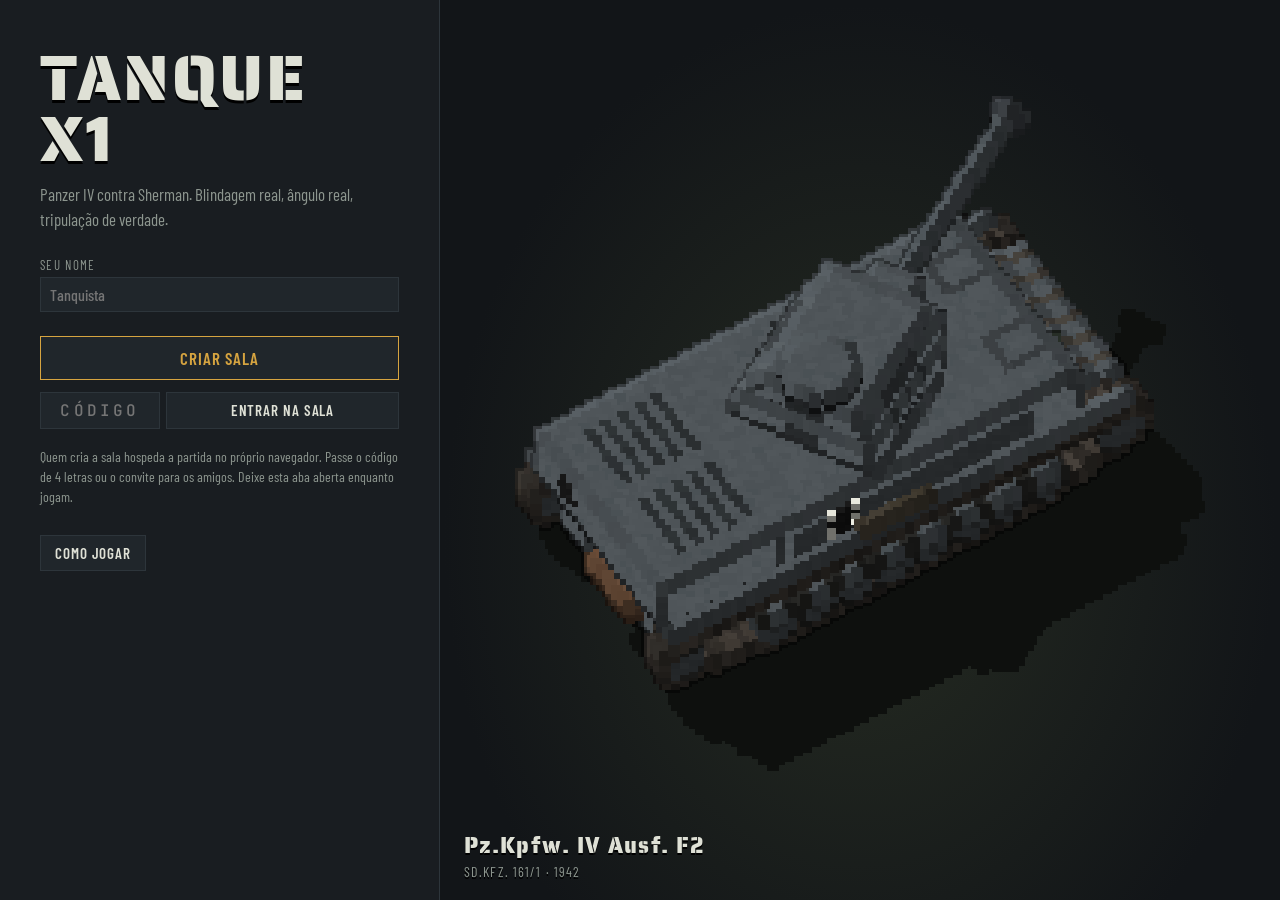
==== previa/index.html @ a52dc5c3 "Prévia: cenário destrutível em voxels de 10 cm (em /previa) Co-Authored-By: Claude Opus 5.5 (1M cont" ====
<!doctype html>
<html lang="pt-BR">
<head>
<meta charset="utf-8">
<meta name="viewport" content="width=device-width, initial-scale=1">
<title>Tanque X1</title>
<link rel="preconnect" href="https://fonts.googleapis.com">
<link rel="stylesheet" href="https://fonts.googleapis.com/css2?family=Saira+Stencil+One&family=Barlow+Condensed:wght@400;500;600;700&family=JetBrains+Mono:wght@400;600&display=swap">
<link rel="stylesheet" href="style.css">
</head>
<body>

<!-- ============================================================ menu -->
<section id="scr-menu" class="screen">
  <div class="menu">
    <div class="menu-left">
      <h1 class="logo">TANQUE X1</h1>
      <p class="tag">Panzer IV contra Sherman. Blindagem real, ângulo real, tripulação de verdade.</p>
      <div class="field"><label for="name">Seu nome</label><input id="name" maxlength="16" autocomplete="off" placeholder="Tanquista"></div>
      <button id="btnCreate" class="primary big">Criar sala</button>
      <div class="join"><input id="code" maxlength="4" placeholder="CÓDIGO" autocomplete="off"><button id="btnJoin">Entrar na sala</button></div>
      <p class="note">Quem cria a sala hospeda a partida no próprio navegador. Passe o código de 4 letras ou o convite para os amigos. Deixe esta aba aberta enquanto jogam.</p>
      <div class="row-btns"><button id="btnHelp">Como jogar</button></div>
    </div>
    <div class="menu-right"><canvas id="menuCanvas" aria-label="Tanque girando"></canvas><div class="menu-cap" id="menuCap"></div></div>
  </div>
</section>

<!-- ============================================================ sala -->
<section id="scr-room" class="screen" hidden>
  <header class="bar">
    <div><span class="kicker">Sala</span> <b id="roomCode" class="code"></b> <button id="btnCopy" class="small">Copiar convite</button></div>
    <div id="roomBusy" class="busy" hidden>Partida em andamento. Você entra na próxima.</div>
    <button id="btnLeave" class="small">Sair da sala</button>
  </header>
  <div class="room">
    <aside class="settings">
      <h2>Partida</h2>
      <div class="field"><label for="setMode">Modo</label><select id="setMode"><option value="dm">Mata-mata (uma vida)</option><option value="dom">Dominação (zona no meio)</option><option value="tdm">Mata-mata infinito (renasce)</option></select></div>
      <p class="note" id="modeNote"></p>
      <div class="field"><label for="setMap">Mapa</label><select id="setMap"><option value="kursk">Prokhorovka, Kursk (1943)</option><option value="normandia">Bocage da Normandia (1944)</option></select></div>
      <div class="field"><label for="setSeed">Semente do mapa</label><div class="inline"><input id="setSeed" type="number" min="1"><button id="btnSeed" class="small" title="Sortear outra">Sortear</button></div></div>
      <div class="field"><label for="setTime">Tempo máximo</label><select id="setTime"><option value="5">5 minutos</option><option value="10">10 minutos</option><option value="15">15 minutos</option></select></div>
      <div class="field" id="killsField"><label for="setKills">Abates para vencer</label><select id="setKills"><option>5</option><option>10</option><option>15</option><option>20</option></select></div>
      <p class="note" id="hostNote"></p>
    </aside>
    <div class="teams">
      <div class="team t0"><h2>Time A</h2><div class="tanks" id="team0"></div><div class="tbtns"><button data-add="0">+ Meu tanque aqui</button><button data-bot="0" class="hostonly">+ IA</button></div></div>
      <div class="team t1"><h2>Time B</h2><div class="tanks" id="team1"></div><div class="tbtns"><button data-add="1">+ Meu tanque aqui</button><button data-bot="1" class="hostonly">+ IA</button></div></div>
      <p class="note span2">Cada tanque leva um ou dois jogadores. Com dois, um fica na <b>motora</b> (dirige com W A S D) e o outro na <b>torre</b> (mira, atira e escolhe a munição). Sozinho, você faz as duas coisas.</p>
    </div>
    <aside class="players">
      <h2>Jogadores</h2>
      <div id="playerList"></div>
      <button id="btnReady" class="big">Estou pronto</button>
      <button id="btnStart" class="primary big hostonly">Começar partida</button>
      <p class="note" id="startNote"></p>
    </aside>
  </div>
</section>

<!-- ============================================================ tanque e munição -->
<section id="scr-load" class="screen" hidden>
  <header class="bar">
    <div><span class="kicker">Tanque e munição</span> <b id="loadTitle"></b></div>
    <button id="btnLoadBack" class="primary small">Salvar e voltar para a sala</button>
  </header>
  <div class="load">
    <div class="pickcol">
      <div class="tankpick" id="tankPick"></div>
      <div class="preview"><canvas id="prevCanvas" aria-label="Prévia do tanque"></canvas>
        <div class="seg" id="prevSeg"><button data-pv="ext" aria-pressed="true">Por fora</button><button data-pv="cut" aria-pressed="false">Por dentro</button></div>
        <div class="legend" id="prevLegend" hidden></div></div>
    </div>
    <div class="infocol">
      <div id="tankStats" class="stats"></div>
      <h2>Munição</h2>
      <p class="note">Escolha quantos tiros de cada tipo levar. Racks vazios não explodem, então levar menos munição é mais seguro.</p>
      <div id="ammoRows"></div>
      <div class="ammo-foot"><div id="ammoTotal" class="total"></div><div class="row-btns"><button id="ammoDef" class="small">Padrão</button><button id="ammoMax" class="small">Encher com perfurante</button><button id="ammoHalf" class="small">Meia carga</button></div></div>
      <details class="ficha"><summary>Ficha técnica</summary><div id="fichaBody"></div></details>
    </div>
  </div>
</section>

<!-- ============================================================ partida -->
<section id="scr-game" class="screen game" hidden>
  <canvas id="gameCanvas"></canvas>
  <div class="hud top"><div id="hudMode" class="hmode"></div><div id="hudTime" class="htime">10:00</div><div id="hudScore" class="hscore"></div>
    <div id="zoneBar" class="zone" hidden><i></i><span></span></div></div>
  <canvas id="minimap" width="200" height="200"></canvas>
  <div id="feed" class="feed"></div>
  <div class="hud left">
    <div id="hudTank" class="htank"></div>
    <div class="lbl">Tripulação</div><div id="crew" class="crew"></div>
    <div class="lbl">Módulos</div><div id="mods" class="mods"></div>
  </div>
  <div class="hud bottom">
    <div id="ammo" class="ammobar"></div>
    <div id="reload" class="reload"><i></i><span></span></div>
    <div id="speed" class="speed"></div>
    <div id="repair" class="repair" hidden><div class="pbar"><i></i></div><span></span></div>
  </div>
  <div id="analysis" class="analysis" hidden></div>
  <div id="centerMsg" class="center" hidden></div>
  <div id="deadBox" class="deadbox" hidden></div>
  <div class="hint">W A S D dirige · mouse gira a torre · clique atira · botão direito leva a câmera · 1–5 munição · R conserta e apaga fogo · roda zoom · Esc menu</div>
  <div id="pause" class="overlay" hidden><div class="panel">
    <h2>Pausa</h2><p class="note">A partida continua rodando para os outros.</p>
    <button id="btnResume" class="primary big">Continuar</button>
    <div class="field"><label for="vol">Volume</label><input id="vol" type="range" min="0" max="1" step="0.05"></div>
    <button id="btnQuit" class="big">Sair da partida</button>
  </div></div>
</section>

<!-- ============================================================ placar -->
<section id="scr-score" class="screen" hidden>
  <div class="score">
    <h1 id="scoreTitle" class="result"></h1>
    <p id="scoreSub" class="tag"></p>
    <div class="tw"><table id="scoreTable"></table></div>
    <div class="row-btns center"><button id="btnScoreRoom" class="primary big">Voltar para a sala</button><button id="btnScoreMenu" class="big">Sair para o menu</button></div>
  </div>
</section>

<!-- ============================================================ como jogar -->
<section id="scr-help" class="screen" hidden>
  <div class="help">
    <h1 class="logo small">Como jogar</h1>
    <div class="helpgrid">
      <div>
        <h2>Controles</h2>
        <table>
          <tr><td>Dirigir</td><td><kbd>W</kbd> <kbd>A</kbd> <kbd>S</kbd> <kbd>D</kbd></td></tr>
          <tr><td>Girar a torre</td><td>Mouse (a torre vai até onde o mouse está, na velocidade real dela)</td></tr>
          <tr><td>Atirar</td><td>Botão esquerdo</td></tr>
          <tr><td>Mirar longe</td><td>Segure o botão direito: a câmera vai até o mouse</td></tr>
          <tr><td>Trocar munição</td><td><kbd>1</kbd> a <kbd>5</kbd> (troca o tiro carregado se ainda houver do novo tipo)</td></tr>
          <tr><td>Consertar e apagar fogo</td><td><kbd>R</kbd> (consertar exige o tanque parado)</td></tr>
          <tr><td>Zoom</td><td>Roda do mouse. Bem de perto você vê a tripulação e os módulos do seu tanque</td></tr>
          <tr><td>Câmera de aliado</td><td><kbd>Espaço</kbd> depois de ser destruído</td></tr>
          <tr><td>Menu</td><td><kbd>Esc</kbd></td></tr>
        </table>
        <h2>Dois no mesmo tanque</h2>
        <p>Na sala, um entra na <b>motora</b> e o outro na <b>torre</b>. O motorista dirige; o artilheiro mira, atira e escolhe a munição. Qualquer um conserta.</p>
      </div>
      <div>
        <h2>Blindagem e tiro</h2>
        <p>O tiro penetra quando a penetração da munição naquela distância passa a blindagem efetiva da placa: espessura dividida pelo cosseno do ângulo. Deixar o tanque de lado em relação ao inimigo funciona de verdade, mas não exagere, porque a lateral é fina.</p>
        <p>Passe o mouse sobre o inimigo: a caixa mostra a placa, o ângulo, a blindagem efetiva e se a sua munição atual penetra ali.</p>
        <p>O projétil tem velocidade real e cai com a distância. A torre leva tempo para girar: o círculo pequeno mostra para onde o canhão aponta agora.</p>
        <h2>Dano</h2>
        <p>Depois de penetrar, o projétil e os estilhaços atravessam o tanque e acertam o que estiver no caminho. Munição atingida pode explodir e mandar a torre longe. Combustível pega fogo. Esteira quebrada faz o tanque só girar. Quando um tripulante morre, outro assume o posto depois de alguns segundos. Sem tripulação, o tanque morre e vira destroço que serve de cobertura.</p>
        <p>Você só vê o inimigo quando ele está na linha de visão. Árvores e casas escondem; o comandante enxerga mais longe. Quem atira se revela por alguns segundos.</p>
      </div>
    </div>
    <div class="row-btns center"><button id="btnHelpBack" class="primary big">Voltar</button></div>
  </div>
</section>

<div id="loading" class="overlay" hidden><div class="panel"><h2>Montando o campo de batalha…</h2></div></div>
<div id="conn" class="overlay" hidden><div class="panel"><h2>A conexão com a sala caiu</h2><p class="note">Quem hospeda fechou a aba, saiu da sala ou a internet oscilou. Peça o código de novo e entre outra vez.</p><button id="btnReconnect" class="primary big">Voltar ao menu</button></div></div>
<div id="toast" class="toast" hidden></div>

<script src="vendor/peerjs.min.js"></script>
<script src="shared/sim.js"></script>
<script src="shared/map.js"></script>
<script src="render.js"></script>
<script src="audio.js"></script>
<script src="game.js"></script>
<script src="ui.js"></script>
</body>
</html>
---- previa/style.css ----
/* Visual de ficha de oficina militar, o mesmo do Banco de Provas: fundo escuro, latão e estêncil. */
:root{
  --bg:#121518; --panel:#191d21; --panel2:#20262b; --line:#2d353b; --fg:#dfe1d6; --mute:#8d968f;
  --brass:#d6a440; --good:#79c27c; --warn:#e8b64a; --bad:#e5583f; --steel:#9fb0bb; --t0:#d6a440; --t1:#6fa8dc;
  --f-disp:'Saira Stencil One', Impact, 'Arial Narrow', sans-serif;
  --f-body:'Barlow Condensed', 'Arial Narrow', system-ui, sans-serif;
  --f-mono:'JetBrains Mono', ui-monospace, Menlo, Consolas, monospace;
  color-scheme:dark;
}
*{box-sizing:border-box}
html,body{height:100%;margin:0}
[hidden]{display:none!important}
body{background:var(--bg);color:var(--fg);font-family:var(--f-body);font-size:16px;overflow:hidden}
button{font:600 15px var(--f-body);letter-spacing:.06em;text-transform:uppercase;background:var(--panel2);color:var(--fg);border:1px solid var(--line);padding:8px 14px;cursor:pointer}
button:hover{border-color:var(--brass)}
button:disabled{opacity:.45;cursor:not-allowed}
button.primary{border-color:var(--brass);color:var(--brass)}
button.primary:hover{background:var(--brass);color:#16130b}
button.big{padding:11px 18px;font-size:17px;width:100%}
button.small{padding:4px 10px;font-size:13px}
button:focus-visible,select:focus-visible,input:focus-visible{outline:2px solid var(--brass);outline-offset:2px}
input,select{background:var(--panel2);color:var(--fg);border:1px solid var(--line);font:500 16px var(--f-body);padding:7px 9px;width:100%}
input[type=range]{accent-color:var(--brass);padding:0}
h1,h2,h3{margin:0}
h2{font-family:var(--f-disp);font-weight:400;font-size:19px;letter-spacing:.05em;color:var(--brass);margin:4px 0 10px}
h3{font-size:14px;letter-spacing:.12em;text-transform:uppercase;color:var(--mute);margin:18px 0 8px;font-weight:600}
p{line-height:1.5;color:#c9ccc1}
.note{font-size:14px;color:var(--mute);line-height:1.45;margin:6px 0}
kbd{font-family:var(--f-mono);font-size:12px;border:1px solid var(--line);border-bottom-width:2px;padding:0 5px;color:var(--fg);background:#1b2024}
.screen{position:fixed;inset:0;overflow:auto}
.field{display:flex;flex-direction:column;gap:4px;margin-bottom:12px}
.field label,.lbl{font-size:13px;letter-spacing:.1em;text-transform:uppercase;color:var(--mute)}
.inline{display:flex;gap:6px}
.row-btns{display:flex;gap:8px;flex-wrap:wrap;margin-top:10px}
.row-btns.center{justify-content:center;margin-top:28px}
.row-btns.center button{width:auto;min-width:220px}
.kicker{font-size:13px;letter-spacing:.14em;text-transform:uppercase;color:var(--mute)}
table{border-collapse:collapse;width:100%;font-size:15px}
th,td{text-align:left;padding:6px 8px;border-bottom:1px solid var(--line);vertical-align:top}
th{font-size:12px;letter-spacing:.1em;text-transform:uppercase;color:var(--mute);font-weight:600}
td.n,th.n{font-family:var(--f-mono);font-variant-numeric:tabular-nums;text-align:right;white-space:nowrap}
.tw{overflow-x:auto}

/* ---- menu */
.menu{display:grid;grid-template-columns:minmax(320px,440px) 1fr;min-height:100%}
.menu-left{padding:48px 40px 32px;border-right:1px solid var(--line);background:var(--panel);display:flex;flex-direction:column;gap:12px}
.menu-right{position:relative;min-height:320px;background:radial-gradient(ellipse at 50% 60%,#262c22 0,#121518 70%)}
#menuCanvas{position:absolute;inset:0;width:100%;height:100%}
.menu-cap{position:absolute;left:24px;bottom:20px;font-family:var(--f-disp);font-size:22px;letter-spacing:.05em;text-shadow:0 2px 0 #000}
.menu-cap small{display:block;font-family:var(--f-body);font-size:14px;color:var(--mute);letter-spacing:.08em;text-transform:uppercase}
.logo{font-family:var(--f-disp);font-weight:400;font-size:64px;line-height:.95;letter-spacing:.04em;color:var(--fg);text-shadow:0 3px 0 #000}
.logo.small{font-size:40px;margin-bottom:12px}
.tag{color:var(--mute);font-size:17px;margin:0 0 12px}
.join{display:flex;gap:6px}
.join input{width:120px;text-transform:uppercase;font-family:var(--f-mono);letter-spacing:.2em;text-align:center}
.join button{flex:1}
.roomlist{display:flex;flex-direction:column;gap:6px;max-height:260px;overflow:auto}
.roomlist .r{display:flex;justify-content:space-between;align-items:center;gap:8px;background:var(--panel2);border-left:3px solid var(--brass);padding:7px 10px}
.roomlist .r b{font-family:var(--f-mono);letter-spacing:.15em}
.roomlist .r span{color:var(--mute);font-size:14px}

/* ---- sala */
.bar{position:sticky;top:0;z-index:2;display:flex;align-items:center;justify-content:space-between;gap:12px;padding:12px 24px;background:var(--panel);border-bottom:1px solid var(--line)}
.code{font-family:var(--f-mono);font-size:24px;letter-spacing:.25em;color:var(--brass);margin:0 8px}
.busy{color:var(--warn);font-size:15px}
.room{display:grid;grid-template-columns:270px minmax(0,1fr) 260px;gap:0;min-height:calc(100% - 60px)}
.settings,.players{padding:20px;background:var(--panel)}
.settings{border-right:1px solid var(--line)}
.players{border-left:1px solid var(--line);display:flex;flex-direction:column;gap:8px}
.teams{display:grid;grid-template-columns:1fr 1fr;gap:18px;padding:20px;align-content:start}
.span2{grid-column:1/-1}
.team h2{border-bottom:2px solid currentColor;padding-bottom:6px}
.team.t0 h2{color:var(--t0)} .team.t1 h2{color:var(--t1)}
.tanks{display:flex;flex-direction:column;gap:10px;min-height:60px}
.tcard{background:var(--panel);border:1px solid var(--line);border-left:4px solid var(--line);padding:10px 12px}
.t0 .tcard{border-left-color:var(--t0)} .t1 .tcard{border-left-color:var(--t1)}
.tcard .tt{display:flex;justify-content:space-between;align-items:baseline;gap:8px}
.tcard .tt b{font-family:var(--f-disp);font-weight:400;font-size:18px;letter-spacing:.04em}
.tcard .tt span{color:var(--mute);font-size:13px;letter-spacing:.08em;text-transform:uppercase}
.seats{display:grid;grid-template-columns:1fr 1fr;gap:6px;margin:8px 0}
.seat{background:var(--panel2);padding:6px 8px;font-size:15px}
.seat small{display:block;font-size:11px;letter-spacing:.12em;text-transform:uppercase;color:var(--mute)}
.seat.me{outline:1px solid var(--brass)}
.seat button{margin-top:4px;width:100%}
.tcard .acts{display:flex;gap:6px;flex-wrap:wrap}
.tcard .acts button{flex:1}
.tcard .ammoline{font-family:var(--f-mono);font-size:12px;color:var(--mute);margin-top:6px}
.tbtns{display:flex;gap:6px;margin-top:10px}
.tbtns button{flex:1}
.plist{display:flex;justify-content:space-between;background:var(--panel2);padding:6px 9px;font-size:15px}
.plist .ok{color:var(--good)} .plist .wait{color:var(--mute)}
.plist .host{color:var(--brass);font-size:12px;letter-spacing:.1em;text-transform:uppercase;margin-left:6px}
body:not(.is-host) .hostonly{display:none}

/* ---- tanque e munição */
.load{display:grid;grid-template-columns:minmax(0,1.1fr) minmax(360px,1fr);min-height:calc(100% - 60px)}
.pickcol{display:flex;flex-direction:column;border-right:1px solid var(--line)}
.tankpick{display:grid;grid-template-columns:1fr 1fr;gap:0;border-bottom:1px solid var(--line)}
.tankpick button{border:0;border-right:1px solid var(--line);padding:14px;text-align:left;text-transform:none;letter-spacing:0;background:var(--panel)}
.tankpick button:last-child{border-right:0}
.tankpick button b{display:block;font-family:var(--f-disp);font-weight:400;font-size:22px;letter-spacing:.04em}
.tankpick button span{color:var(--mute);font-size:14px;letter-spacing:.08em;text-transform:uppercase}
.tankpick button[aria-pressed="true"]{background:var(--panel2);box-shadow:inset 0 -3px 0 var(--brass)}
.preview{position:relative;flex:1;min-height:340px;background:radial-gradient(ellipse at 50% 55%,#262c22 0,#121518 75%)}
#prevCanvas{position:absolute;inset:0;width:100%;height:100%}
.seg{position:absolute;top:12px;right:12px;display:flex;border:1px solid var(--line)}
.seg button{border:0;border-right:1px solid var(--line);padding:6px 12px;font-size:13px}
.seg button:last-child{border-right:0}
.seg button[aria-pressed="true"]{background:var(--brass);color:#16130b}
.legend{position:absolute;left:12px;bottom:12px;display:flex;flex-wrap:wrap;gap:4px 12px;font-size:13px;color:var(--mute);max-width:90%}
.legend span{display:inline-flex;align-items:center;gap:5px}
.legend i{width:11px;height:11px;display:inline-block}
.infocol{padding:20px 24px;overflow:auto;background:var(--panel)}
.stats{display:grid;grid-template-columns:repeat(3,1fr);gap:8px;margin-bottom:18px}
.stats div{background:var(--panel2);padding:8px 10px}
.stats small{display:block;font-size:11px;letter-spacing:.12em;text-transform:uppercase;color:var(--mute)}
.stats b{font-family:var(--f-mono);font-weight:600;font-size:16px}
.arow{display:grid;grid-template-columns:minmax(0,1fr) 150px;gap:10px;align-items:center;background:var(--panel2);padding:10px 12px;margin-bottom:8px;border-left:3px solid var(--line)}
.arow.AP,.arow.APCBC{border-left-color:#c9ccc1} .arow.APCR{border-left-color:#9fb0bb} .arow.HEAT{border-left-color:#e8b64a} .arow.HE{border-left-color:#e5583f}
.arow b{font-size:17px}
.arow .ty{font-family:var(--f-mono);font-size:12px;color:var(--brass);margin-left:6px}
.arow .pen{font-family:var(--f-mono);font-size:12.5px;color:var(--mute);margin-top:2px}
.arow .d{font-size:14px;color:var(--mute)}
.arow .cnt{display:flex;align-items:center;gap:6px}
.arow .cnt input{text-align:center;font-family:var(--f-mono)}
.arow .cnt button{padding:4px 9px}
.ammo-foot{display:flex;justify-content:space-between;align-items:center;flex-wrap:wrap;gap:8px}
.total{font-family:var(--f-mono);font-size:15px}
.total.full{color:var(--good)}
.ficha{margin-top:18px;border-top:1px solid var(--line);padding-top:10px}
.ficha summary{cursor:pointer;font-family:var(--f-disp);font-size:18px;color:var(--brass);letter-spacing:.05em}

/* ---- partida */
.game{overflow:hidden;background:#0d1012}
#gameCanvas{position:absolute;inset:0;width:100%;height:100%;cursor:none}
.hud{position:absolute;pointer-events:none;text-shadow:0 1px 0 #000}
.hud.top{top:10px;left:50%;transform:translateX(-50%);display:flex;flex-direction:column;align-items:center;gap:2px}
.hmode{font-size:13px;letter-spacing:.14em;text-transform:uppercase;color:var(--mute)}
.htime{font-family:var(--f-mono);font-size:26px;font-weight:600}
.hscore{font-size:17px}
.hscore b{font-family:var(--f-mono);font-size:19px}
.hscore .t0{color:var(--t0)} .hscore .t1{color:var(--t1)}
.hscore small{color:var(--mute);font-size:13px}
.zone{position:relative;width:260px;height:18px;background:rgba(0,0,0,.55);border:1px solid var(--line);margin-top:4px}
.zone i{position:absolute;top:0;bottom:0}
.zone span{position:absolute;inset:0;text-align:center;font-size:12px;line-height:16px;letter-spacing:.1em;text-transform:uppercase}
#minimap{position:absolute;top:10px;right:10px;width:200px;height:200px;border:1px solid var(--line);background:#000;image-rendering:pixelated;pointer-events:none}
.feed{position:absolute;top:220px;right:10px;width:330px;display:flex;flex-direction:column;gap:4px;pointer-events:none}
.feed .f{background:rgba(12,14,16,.82);border-left:3px solid var(--mute);padding:5px 9px;font-size:15px;transition:opacity 2.5s}
.feed .f.pen{border-left-color:var(--bad)} .feed .f.ric{border-left-color:var(--warn)} .feed .f.non{border-left-color:var(--good)}
.feed .f.bad{border-left-color:var(--bad);color:#ffb3a3} .feed .f.kill{border-left-color:var(--brass);color:var(--brass)}
.feed .f.old{opacity:0}
.hud.left{left:10px;bottom:10px;width:250px;background:rgba(12,14,16,.78);border:1px solid var(--line);padding:8px 10px;display:flex;flex-direction:column;gap:4px}
.htank{font-family:var(--f-disp);font-size:16px;letter-spacing:.04em;color:var(--brass)}
.crew{display:grid;grid-template-columns:1fr 1fr;gap:3px}
.crew div,.mods div{display:flex;justify-content:space-between;gap:6px;font-size:13.5px;padding:2px 6px;background:rgba(32,38,43,.9);border-left:3px solid var(--good)}
.crew div span:first-child{color:var(--mute)}
.crew div.dead{border-left-color:var(--bad);color:var(--mute);text-decoration:line-through}
.crew div.mv{border-left-color:var(--warn)}
.mods{display:grid;grid-template-columns:1fr 1fr;gap:3px}
.mods div{align-items:center}
.mods div.dmg{border-left-color:var(--warn)} .mods div.dead{border-left-color:var(--bad);color:#ffb3a3}
.hbar{width:38px;height:5px;background:#0c0e10;flex:none;position:relative;display:inline-block}
.hbar i{position:absolute;inset:0 auto 0 0;background:var(--good)}
.mods div.dmg .hbar i{background:var(--warn)} .mods div.dead .hbar i{background:var(--bad)}
.hud.bottom{left:50%;bottom:10px;transform:translateX(-50%);display:flex;flex-direction:column;align-items:center;gap:6px}
.ammobar{display:flex;gap:4px}
.am{display:flex;align-items:center;gap:6px;background:rgba(12,14,16,.82);border:1px solid var(--line);padding:5px 10px;font-size:15px}
.am b{letter-spacing:.06em}
.am span{font-family:var(--f-mono);font-weight:600}
.am.sel{border-color:var(--brass)}
.am.ld b{color:var(--brass)}
.am.out{opacity:.4}
.reload{position:relative;width:340px;height:20px;background:rgba(12,14,16,.82);border:1px solid var(--line)}
.reload i{position:absolute;inset:0 auto 0 0;background:rgba(214,164,64,.45)}
.reload span{position:absolute;inset:0;text-align:center;font-size:13px;line-height:18px;letter-spacing:.06em}
.speed{font-family:var(--f-mono);font-size:14px;color:var(--mute)}
.repair{display:flex;flex-direction:column;align-items:center;gap:3px;color:var(--warn);font-size:15px}
.pbar{width:200px;height:6px;background:#0c0e10}
.pbar i{display:block;height:100%;width:0;background:var(--brass)}
.analysis{position:absolute;pointer-events:none;font:13px/1.5 var(--f-mono);background:rgba(10,12,14,.9);border:1px solid var(--line);padding:7px 10px;max-width:360px}
.analysis b{color:var(--fg)} .analysis .bad{color:var(--bad);font-weight:600} .analysis .good{color:var(--good);font-weight:600}
.center{position:absolute;top:32%;left:50%;transform:translateX(-50%);font-family:var(--f-disp);font-size:44px;letter-spacing:.05em;color:var(--bad);text-shadow:0 3px 0 #000;pointer-events:none;text-align:center}
.deadbox{position:absolute;top:44%;left:50%;transform:translateX(-50%);font-size:20px;background:rgba(12,14,16,.8);padding:8px 16px;border:1px solid var(--line);pointer-events:none}
.hint{position:absolute;left:50%;bottom:118px;transform:translateX(-50%);font-size:13px;color:rgba(223,225,214,.55);pointer-events:none;white-space:nowrap}
.overlay{position:fixed;inset:0;z-index:20;background:rgba(8,10,12,.72);display:flex;align-items:center;justify-content:center}
.panel{background:var(--panel);border:1px solid var(--line);padding:22px 26px;width:min(380px,92vw);display:flex;flex-direction:column;gap:10px}
.toast{position:fixed;left:50%;bottom:24px;transform:translateX(-50%);z-index:30;background:#2a1714;border:1px solid var(--bad);color:#ffd2c8;padding:10px 16px;font-size:16px;max-width:90vw}
.toast.ok{background:#16231a;border-color:var(--good);color:#cfe9cf}

/* ---- placar e ajuda */
.score,.help{max-width:1080px;margin:0 auto;padding:40px 24px}
.result{font-family:var(--f-disp);font-weight:400;font-size:64px;letter-spacing:.05em;text-shadow:0 3px 0 #000}
.result.win{color:var(--good)} .result.lose{color:var(--bad)} .result.draw{color:var(--brass)}
#scoreTable tr.t0 td:first-child{border-left:4px solid var(--t0)} #scoreTable tr.t1 td:first-child{border-left:4px solid var(--t1)}
#scoreTable tr.mine td{background:rgba(214,164,64,.08)}
.helpgrid{display:grid;grid-template-columns:1fr 1fr;gap:32px}
.help td:first-child{color:var(--mute);white-space:nowrap}

@media (max-width:1100px){
  .room{grid-template-columns:1fr}
  .settings,.players{border:0;border-bottom:1px solid var(--line)}
  .load{grid-template-columns:1fr}
  .menu{grid-template-columns:1fr}
  .menu-right{min-height:260px}
  .helpgrid{grid-template-columns:1fr}
}
@media (max-width:640px){
  .teams{grid-template-columns:1fr}
  .logo{font-size:46px}
  .menu-left{padding:28px 16px}
  .bar{padding:10px 16px;flex-wrap:wrap}
  .stats{grid-template-columns:1fr 1fr}
}
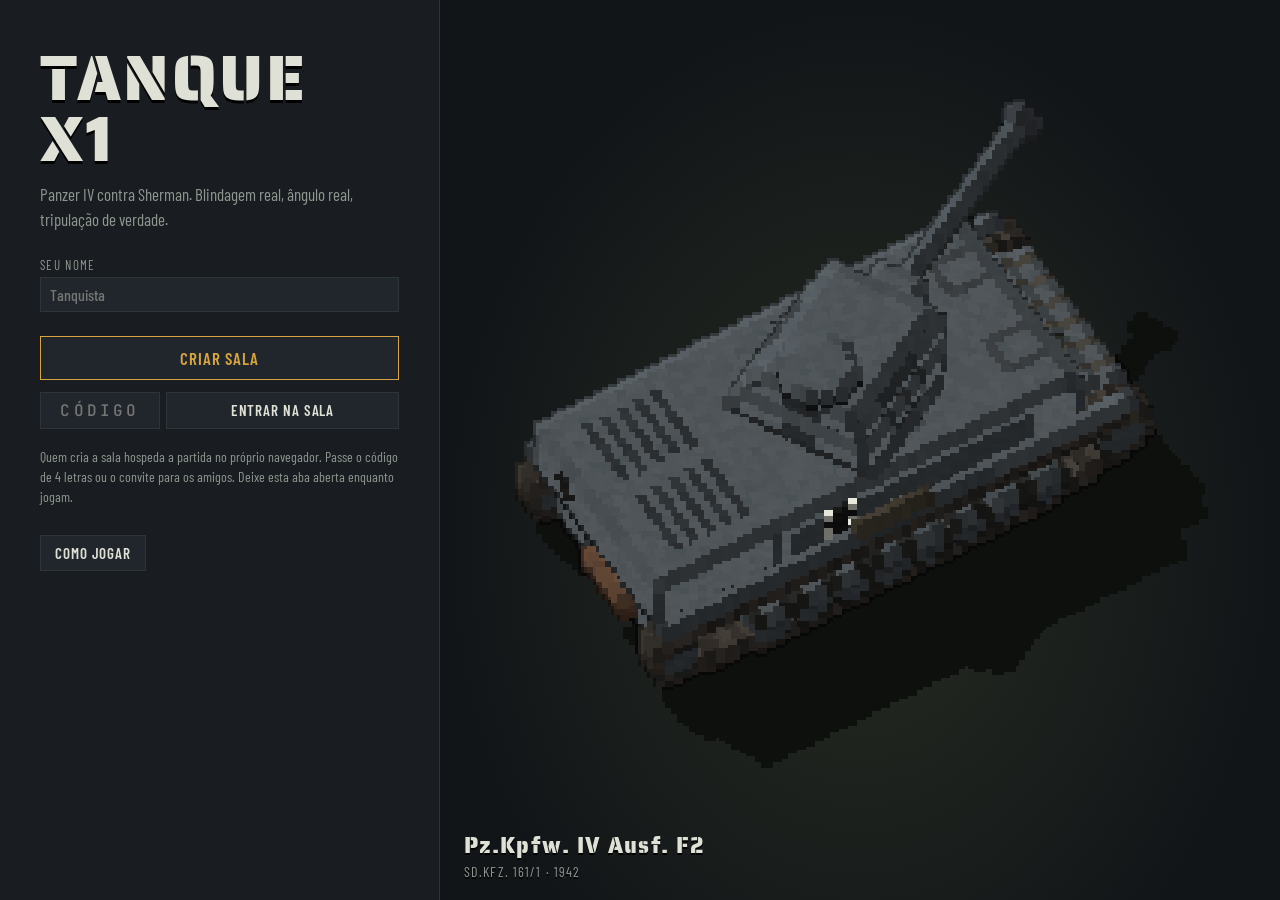
==== commit ff84085d: "Prévia: metralhadoras, esteiras, fumaça" ====
--- a/previa/index.html
+++ b/previa/index.html
@@ -98,13 +98,14 @@
   <div class="hud bottom">
     <div id="ammo" class="ammobar"></div>
     <div id="reload" class="reload"><i></i><span></span></div>
+    <div id="mgbar" class="mgbar"></div>
     <div id="speed" class="speed"></div>
     <div id="repair" class="repair" hidden><div class="pbar"><i></i></div><span></span></div>
   </div>
   <div id="analysis" class="analysis" hidden></div>
   <div id="centerMsg" class="center" hidden></div>
   <div id="deadBox" class="deadbox" hidden></div>
-  <div class="hint">W A S D dirige · mouse gira a torre · clique atira · botão direito leva a câmera · 1–5 munição · R conserta e apaga fogo · roda zoom · Esc menu</div>
+  <div class="hint">W A S D dirige · mouse gira a torre · clique atira · botão direito leva a câmera · 1–5 munição · Espaço metralhadora · G fumaça · R conserta e apaga fogo · roda zoom · Esc menu</div>
   <div id="pause" class="overlay" hidden><div class="panel">
     <h2>Pausa</h2><p class="note">A partida continua rodando para os outros.</p>
     <button id="btnResume" class="primary big">Continuar</button>
--- a/previa/style.css
+++ b/previa/style.css
@@ -173,6 +173,10 @@
 .am.out{opacity:.4}
 .reload{position:relative;width:340px;height:20px;background:rgba(12,14,16,.82);border:1px solid var(--line)}
 .reload i{position:absolute;inset:0 auto 0 0;background:rgba(214,164,64,.45)}
+.mgbar{width:560px;display:flex;gap:6px;font-size:12px;white-space:nowrap;letter-spacing:.04em}
+.mgbar div{flex:1;background:rgba(12,14,16,.82);border:1px solid var(--line);padding:1px 6px;display:flex;justify-content:space-between;position:relative;overflow:hidden}
+.mgbar div i{position:absolute;inset:auto auto 0 0;height:2px;background:rgba(214,164,64,.8)}
+.mgbar div.dead{opacity:.45;text-decoration:line-through}
 .reload span{position:absolute;inset:0;text-align:center;font-size:13px;line-height:18px;letter-spacing:.06em}
 .speed{font-family:var(--f-mono);font-size:14px;color:var(--mute)}
 .repair{display:flex;flex-direction:column;align-items:center;gap:3px;color:var(--warn);font-size:15px}
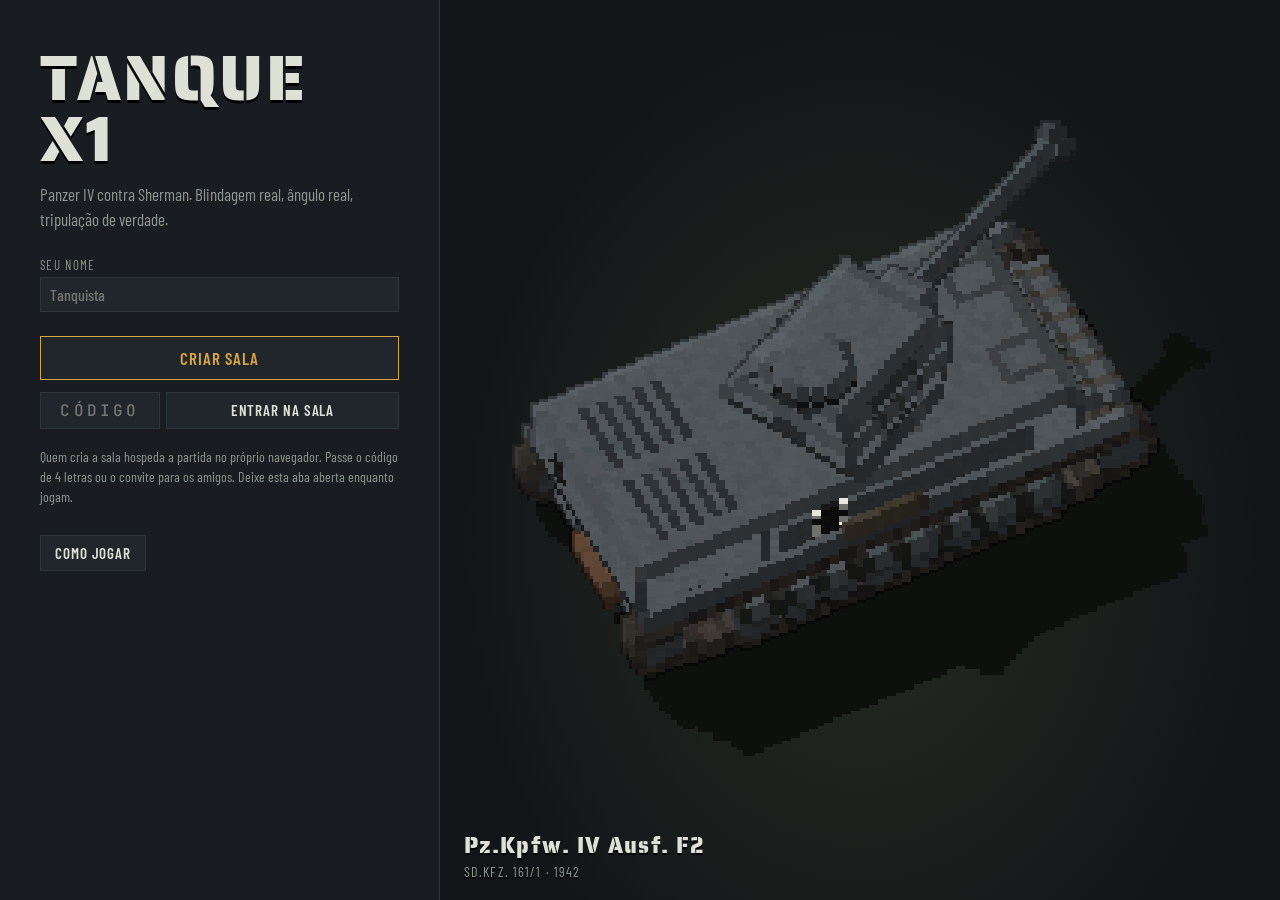
==== commit b3881b69: "Prévia: matas, fogo no trigo, câmera de acerto, caveiras" ====
--- a/previa/index.html
+++ b/previa/index.html
@@ -89,6 +89,8 @@
   <div class="hud top"><div id="hudMode" class="hmode"></div><div id="hudTime" class="htime">10:00</div><div id="hudScore" class="hscore"></div>
     <div id="zoneBar" class="zone" hidden><i></i><span></span></div></div>
   <canvas id="minimap" width="200" height="200"></canvas>
+  <div id="hitcam" class="hitcam" hidden><canvas></canvas></div>
+  <div id="hitcamIn" class="hitcam small" hidden><canvas></canvas></div>
   <div id="feed" class="feed"></div>
   <div class="hud left">
     <div id="hudTank" class="htank"></div>
@@ -105,7 +107,7 @@
   <div id="analysis" class="analysis" hidden></div>
   <div id="centerMsg" class="center" hidden></div>
   <div id="deadBox" class="deadbox" hidden></div>
-  <div class="hint">W A S D dirige · mouse gira a torre · clique atira · botão direito leva a câmera · 1–5 munição · Espaço metralhadora · G fumaça · R conserta e apaga fogo · roda zoom · Esc menu</div>
+  <div class="hint">W A S D dirige · mouse gira a torre · clique atira · botão direito leva a câmera · 1–5 munição · Espaço metralhadora · G fumaça · H revê o último acerto · R conserta e apaga fogo · roda zoom · Esc menu</div>
   <div id="pause" class="overlay" hidden><div class="panel">
     <h2>Pausa</h2><p class="note">A partida continua rodando para os outros.</p>
     <button id="btnResume" class="primary big">Continuar</button>
@@ -168,6 +170,7 @@
 <script src="shared/map.js"></script>
 <script src="render.js"></script>
 <script src="audio.js"></script>
+<script src="hitcam.js"></script>
 <script src="game.js"></script>
 <script src="ui.js"></script>
 </body>
--- a/previa/style.css
+++ b/previa/style.css
@@ -216,3 +216,8 @@
   .bar{padding:10px 16px;flex-wrap:wrap}
   .stats{grid-template-columns:1fr 1fr}
 }
+
+/* ---- câmera de acerto */
+.hitcam{position:absolute;top:10px;left:10px;width:360px;height:250px;border:1px solid var(--line);background:#101418;pointer-events:none;box-shadow:0 4px 18px rgba(0,0,0,.45)}
+.hitcam.small{top:270px;width:250px;height:172px;border-color:rgba(229,88,63,.55)}
+.hitcam canvas{display:block;width:100%;height:100%;image-rendering:pixelated}
